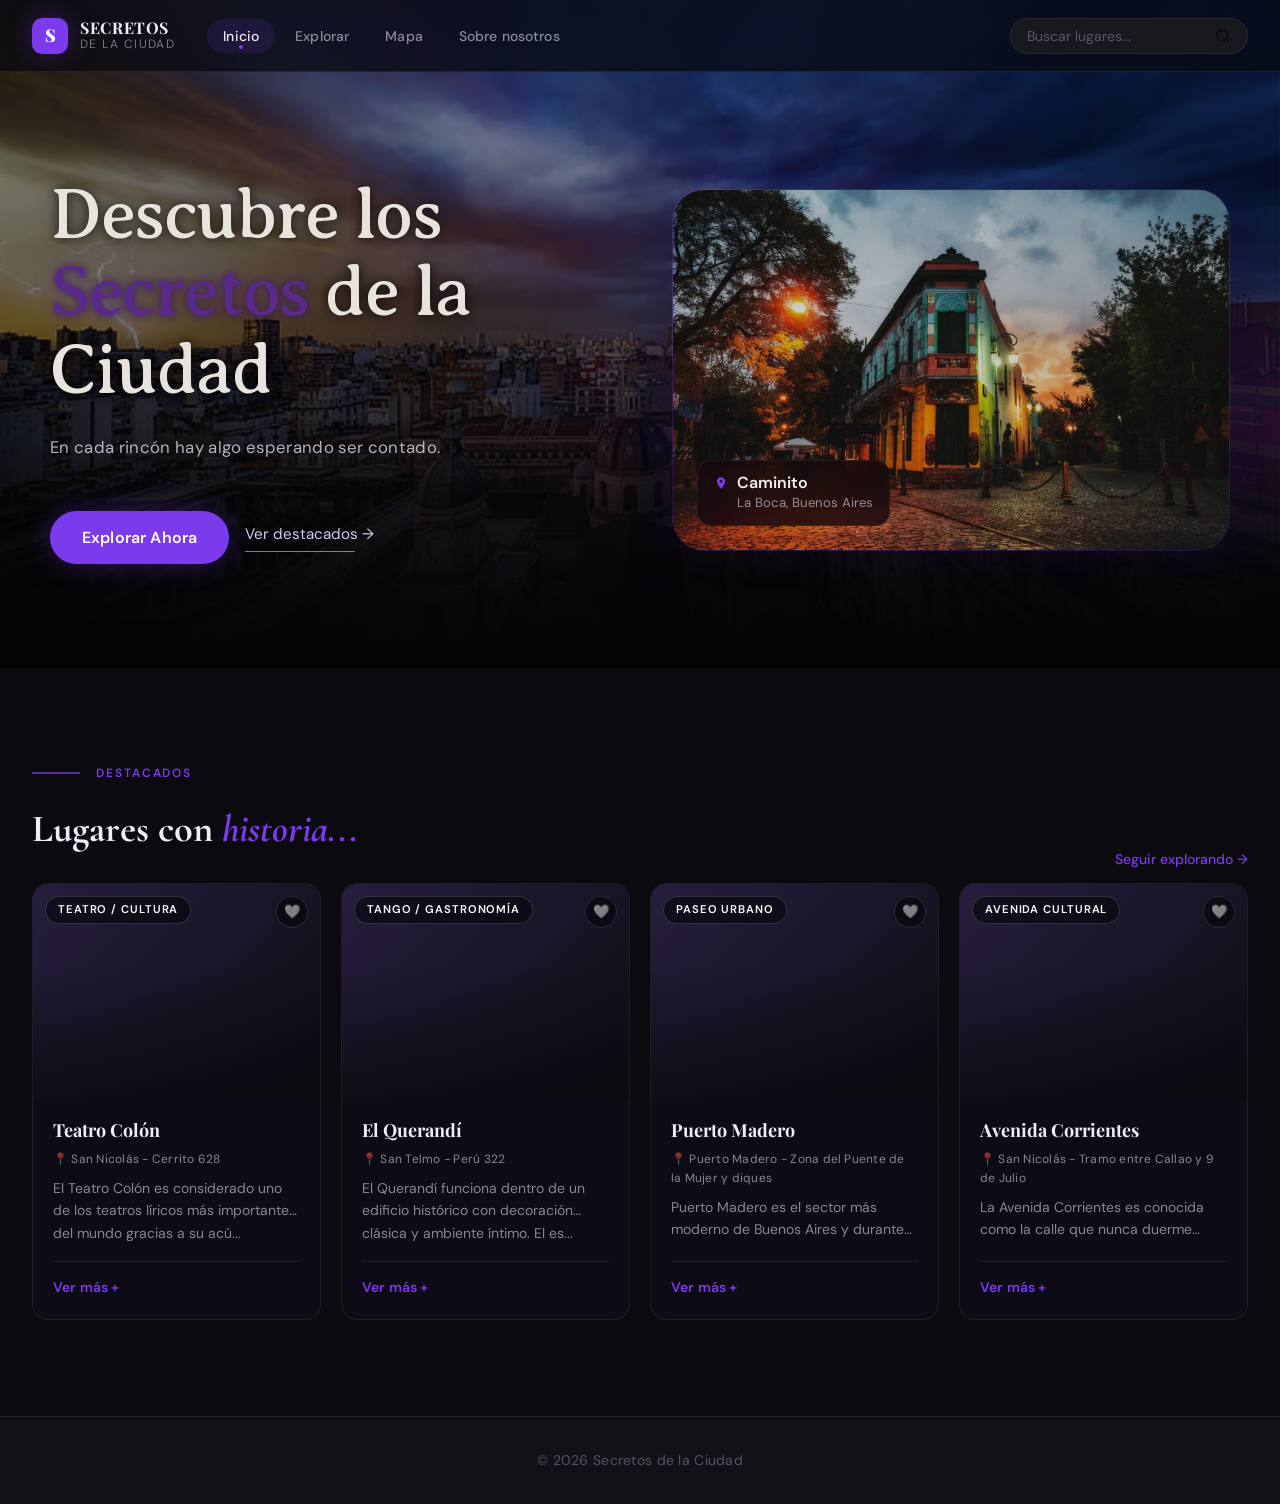
==== index.html @ fc6ab2a1 "feat: add search bar script into index-html" ====
<!DOCTYPE html>
<html lang="es">
<head>
    <meta charset="UTF-8">
    <meta name="viewport" content="width=device-width, initial-scale=1.0">
    <title>Lugares</title>
    <link rel="stylesheet" href="./styles/global.css">
    <link rel="stylesheet" href="./styles/hero.css">
    <link rel="stylesheet" href="./styles/carousel.css">
    <link rel="stylesheet" href="./styles/style.css">
</head>
<body>

  <!-- ===== HEADER / NAV PRINCIPAL ===== -->
  <header class="site-header">
    <a href="/" class="brand" aria-label="Ir al inicio — Secretos de la Ciudad">
      <span class="brand__icon" aria-hidden="true"></span>
      <span class="brand__name">
        <strong>Secretos</strong>
        <span>de la Ciudad</span>
      </span>
    </a>

    <!-- ===== Navegación principal ===== -->
    <nav class="main-nav" aria-label="Navegación principal">
      
      <ul class="main-nav__list">
        <li><a href="#" class="main-nav__link main-nav__link--active" aria-current="page">Inicio</a></li>
<li><a href="pages/places.html" class="main-nav__link">Explorar</a></li>
        <li><a href="pages/map.html" class="main-nav__link">Mapa</a></li>
        <li><a href="pages/about.html" class="main-nav__link">Sobre nosotros</a></li>
      </ul>
    </nav>

    <!-- ===== Barra de búsqueda ===== -->
    <form class="site-search" role="search" action="#" method="get">

      <label for="search-input" class="sr-only">Buscar lugares</label>
      <input
        id="search-input"
        type="search"
        name="q"
        class="site-search__input"
        placeholder="Buscar lugares..."
        autocomplete="off"
      />
      <button type="submit" class="site-search__btn" aria-label="Buscar">
        <span class="icon icon--search" aria-hidden="true"></span>
      </button>
    </form>
  </header>

  
  <main class="site-layout">
 
    <!-- ═══ HERO ═══ -->
    <section class="hero">
      <img class="hero__bg"
      src="./assets/images/hero-bg.jpg"
      alt=""
      aria-hidden="true"
      />
      <span class="hero__overlay hero__overlay--dark" aria-hidden="true"></span>
      <span class="hero__overlay hero__overlay--purple" aria-hidden="true"></span>
 
      <article class="hero__container">
        <header class="hero__content">
          <h1 class="hero__title">
            Descubre los <em class="hero__title-highlight">Secretos</em> de la Ciudad
          </h1>
 
          <p class="hero__description">
             En cada rincón hay algo esperando ser contado.
          </p>
 
          <nav class="hero__actions" aria-label="Acciones principales">
            <button class="hero__btn hero__btn--primary" type="button">
              Explorar Ahora
            </button>
            <a href="#lugares-destacados" class="hero__link">
              Ver destacados →
            </a>
          </nav>
        </header>

        <figure class="hero__visual">
          <img
            class="hero__card-image"
            src="./assets/images/caminito.jpg"
            alt="Calle nocturna en Buenos Aires">
          
          <figcaption class="hero__card-info">
            <svg class="hero__card-icon" xmlns="http://www.w3.org/2000/svg" viewBox="0 0 24 24" fill="currentColor" width="14" height="14" aria-hidden="true">
              <path d="M12 2C8.13 2 5 5.13 5 9c0 5.25 7 13 7 13s7-7.75 7-13c0-3.87-3.13-7-7-7zm0 9.5c-1.38 0-2.5-1.12-2.5-2.5s1.12-2.5 2.5-2.5 2.5 1.12 2.5 2.5-1.12 2.5-2.5 2.5z"/>
            </svg>
            <h2>
              Caminito
            </h2>
            <p> La Boca, Buenos Aires </p>
          </figcaption>

        </figure>
      </article>
    </section>
 
    <!-- ═══ FEATURED ═══ -->
    <section class="featured" id="lugares-destacados">
      <article class="featured__container">

        <header class="featured__eyebrow">
          <hr class="featured__eyebrow-line" aria-hidden="true" />
          <span class="featured__eyebrow-label">Destacados</span>
        </header>
 
        <header class="featured__heading">
          <h2 class="featured__title">
            Lugares con <em class="featured__title-highlight">historia...</em>
          </h2>
          <a class="featured__cta" href="#" role="button">Seguir explorando →</a>
        </header>
 
        <nav class="featured__carousel" aria-label="Carrusel de lugares">
          <button class="featured__carousel-btn featured__carousel-btn--prev" id="carousel-prev" aria-label="Anterior" disabled>
            <svg xmlns="http://www.w3.org/2000/svg" viewBox="0 0 24 24" fill="none" stroke="currentColor" stroke-width="2.5" width="18" height="18" aria-hidden="true"><polyline points="15 18 9 12 15 6"/></svg>
          </button>
          <div
              class="featured__grid"
              id="contenedor-cards-index"
            ></div>
          <button class="featured__carousel-btn featured__carousel-btn--next" id="carousel-next" aria-label="Siguiente">
            <svg xmlns="http://www.w3.org/2000/svg" viewBox="0 0 24 24" fill="none" stroke="currentColor" stroke-width="2.5" width="18" height="18" aria-hidden="true"><polyline points="9 18 15 12 9 6"/></svg>
          </button>
        </nav>
      </article>
    </section>
    
  </main>
  
 <div class="place-modal" id="placeModal">
      <div class="place-modal__content" id="placeModalContent"></div>
    </div>
  <!-- ===== FOOTER ===== -->
  <footer class="site-footer">
    <p class="site-footer__copy">
      &copy; <time datetime="2026">2026</time> Secretos de la Ciudad
    </p>
  </footer>

<script src="./scripts/places.js"></script>
<script src="./scripts/places-modal.js"></script>
<script src="./scripts/search-bar.js"></script>
</body>
</html>
---- styles/global.css ----
/* ────────────────────────────────────────────────────────────
   0. FUENTES
   ──────────────────────────────────────────────────────────── */
@import url('https://fonts.googleapis.com/css2?family=Playfair+Display:ital,wght@0,700;0,900;1,700&family=DM+Sans:wght@300;400;500;600&family=Special+Elite&family=Averia+Serif+Libre&family=Cormorant+Garamond:wght@400;500;600;700&family=Alegreya:wght@400;500;700&display=swap');

/* ────────────────────────────────────────────────────────────
   1. CUSTOM PROPERTIES (Design Tokens)
   ──────────────────────────────────────────────────────────── */
:root {
  /* Colores */
  --color-bg:          #0a0a0f;
  --color-surface:     #111118;
  --color-surface-2:   #18181f;
  --color-border:      rgba(255, 255, 255, 0.07);

  --color-purple:      #7c3aed;
  --color-purple-mid:  #6d28d9;
  --color-purple-glow: rgba(124, 58, 237, 0.35);
  --color-purple-soft: rgba(124, 58, 237, 0.12);

  --color-text:        #f0edf8;
  --color-text-muted:  rgba(240, 237, 248, 0.55);
  --color-text-faint:  rgba(240, 237, 248, 0.30);

  --color-white:       #ffffff;

  /* Tipografía */
  --font-display: 'Playfair Display', Georgia, serif;
  --font-body:    'DM Sans', sans-serif;

  --text-xs:   0.75rem;
  --text-sm:   0.875rem;
  --text-base: 1rem;
  --text-lg:   1.125rem;
  --text-xl:   1.25rem;
  --text-2xl:  1.5rem;
  --text-3xl:  1.875rem;
  --text-4xl:  2.25rem;
  --text-5xl:  3rem;
  --text-6xl:  4rem;

  /* Espaciado */
  --space-1:  0.25rem;
  --space-2:  0.5rem;
  --space-3:  0.75rem;
  --space-4:  1rem;
  --space-5:  1.25rem;
  --space-6:  1.5rem;
  --space-8:  2rem;
  --space-10: 2.5rem;
  --space-12: 3rem;
  --space-16: 4rem;
  --space-20: 5rem;
  --space-24: 6rem;

  /* Bordes */
  --radius-sm: 6px;
  --radius-md: 10px;
  --radius-lg: 16px;
  --radius-xl: 24px;
  --radius-full: 9999px;

  /* Sombras */
  --shadow-sm:     0 1px 3px rgba(0, 0, 0, 0.4);
  --shadow-md:     0 4px 16px rgba(0, 0, 0, 0.5);
  --shadow-lg:     0 8px 32px rgba(0, 0, 0, 0.6);
  --shadow-purple: 0 0 24px var(--color-purple-glow);

  /* Transiciones */
  --transition-fast:   150ms ease;
  --transition-base:   250ms ease;
  --transition-slow:   400ms ease;

  /* Layout */
  --max-width:    1280px;
  --header-h:     72px;
}

/* ────────────────────────────────────────────────────────────
   2. RESET & BASE
   ──────────────────────────────────────────────────────────── */
*, *::before, *::after {
  box-sizing: border-box;
  margin: 0;
  padding: 0;
}

html {
  scroll-behavior: smooth;
  -webkit-font-smoothing: antialiased;
  -moz-osx-font-smoothing: grayscale;
}

body {
  background-color: var(--color-bg);
  color: var(--color-text);
  font-family: var(--font-body);
  font-size: var(--text-base);
  line-height: 1.6;
  min-height: 100vh;
}

img, video, svg {
  display: block;
  max-width: 100%;
}

a {
  color: inherit;
  text-decoration: none;
}

ul, ol {
  list-style: none;
}

button {
  cursor: pointer;
  border: none;
  background: none;
  font-family: inherit;
  color: inherit;
}

address {
  font-style: normal;
}

/* Accesibilidad: ocultar visualmente pero mantener para lectores de pantalla */
.sr-only {
  position: absolute;
  width: 1px;
  height: 1px;
  padding: 0;
  overflow: hidden;
  clip: rect(0, 0, 0, 0);
  white-space: nowrap;
  border: 0;
}

/* ────────────────────────────────────────────────────────────
   3. LAYOUT COMPARTIDO
   ──────────────────────────────────────────────────────────── */
.site-layout {
  display: flex;
  flex-direction: column;
  gap: 0;
}

.container {
  width: 100%;
  max-width: var(--max-width);
  margin-inline: auto;
  padding-inline: var(--space-6);
}

/* ────────────────────────────────────────────────────────────
   4. SITE HEADER (compartido en todas las páginas)
   ──────────────────────────────────────────────────────────── */
.site-header {
  position: fixed;
  top: 0;
  left: 0;
  right: 0;
  z-index: 100;
  height: var(--header-h);
  display: flex;
  align-items: center;
  gap: var(--space-8);
  padding-inline: var(--space-8);
  background: rgba(10, 10, 15, 0.75);
  backdrop-filter: blur(18px) saturate(1.4);
  -webkit-backdrop-filter: blur(18px) saturate(1.4);
  border-bottom: 1px solid var(--color-border);
}

/* ── Brand / Logo ── */
.brand {
  display: flex;
  align-items: center;
  gap: var(--space-3);
  flex-shrink: 0;
  transition: opacity var(--transition-base);
}
.brand:hover { opacity: 0.85; }

.brand__icon {
  width: 36px;
  height: 36px;
  border-radius: var(--radius-md);
  background: var(--color-purple);
  display: flex;
  align-items: center;
  justify-content: center;
  font-size: var(--text-lg);
  font-weight: 700;
  color: var(--color-white);
  font-family: var(--font-display);
  box-shadow: var(--shadow-purple);
  /* Letra "S" como contenido generado */
  position: relative;
}
.brand__icon::after {
  content: 'S';
  position: absolute;
  font-family: var(--font-display);
  font-weight: 900;
  font-size: 1.1rem;
  color: white;
}

.brand__name {
  display: flex;
  flex-direction: column;
  line-height: 1.15;
}
.brand__name strong {
  font-family: var(--font-display);
  font-size: var(--text-base);
  font-weight: 700;
  color: var(--color-text);
  text-transform: uppercase;
  letter-spacing: 0.04em;
}
.brand__name span {
  font-size: var(--text-xs);
  font-weight: 300;
  color: var(--color-text-muted);
  letter-spacing: 0.12em;
  text-transform: uppercase;
}

/* ── Navegación principal ── */
.main-nav {
  flex: 1;
}
.main-nav__list {
  display: flex;
  align-items: center;
  gap: var(--space-1);
}
.main-nav__link {
  padding: var(--space-2) var(--space-4);
  border-radius: var(--radius-full);
  font-size: var(--text-sm);
  font-weight: 500;
  color: var(--color-text-muted);
  transition: color var(--transition-base), background var(--transition-base);
  letter-spacing: 0.01em;
}
.main-nav__link:hover {
  color: var(--color-text);
  background: var(--color-purple-soft);
}
.main-nav__link--active {
  color: var(--color-text);
  background: var(--color-purple-soft);
  position: relative;
}
.main-nav__link--active::after {
  content: '';
  position: absolute;
  bottom: 4px;
  left: 50%;
  transform: translateX(-50%);
  width: 4px;
  height: 4px;
  border-radius: 50%;
  background: var(--color-purple);
}

/* ── Barra de búsqueda ── */
.site-search {
  display: flex;
  align-items: center;
  gap: var(--space-2);
  background: var(--color-surface-2);
  border: 1px solid var(--color-border);
  border-radius: var(--radius-full);
  padding: var(--space-2) var(--space-4);
  transition: border-color var(--transition-base), box-shadow var(--transition-base);
  margin-left: auto;
}
.site-search:focus-within {
  border-color: var(--color-purple);
  box-shadow: 0 0 0 3px var(--color-purple-soft);
}
.site-search__input {
  background: none;
  border: none;
  outline: none;
  color: var(--color-text);
  font-family: var(--font-body);
  font-size: var(--text-sm);
  width: 180px;
}
.site-search__input::placeholder {
  color: var(--color-text-faint);
}
.site-search__btn {
  display: flex;
  align-items: center;
  color: var(--color-text-muted);
  transition: color var(--transition-base);
}
.site-search__btn:hover { color: var(--color-purple); }

.icon--search::before {
  content: '';
  display: block;
  width: 16px;
  height: 16px;
  background-image: url("data:image/svg+xml,%3Csvg xmlns='http://www.w3.org/2000/svg' viewBox='0 0 24 24' fill='none' stroke='currentColor' stroke-width='2'%3E%3Ccircle cx='11' cy='11' r='8'/%3E%3Cpath d='m21 21-4.35-4.35'/%3E%3C/svg%3E");
  background-size: contain;
  background-repeat: no-repeat;
  opacity: 0.6;
}

/* ────────────────────────────────────────────────────────────
   5. SITE FOOTER (compartido en todas las páginas)
   ──────────────────────────────────────────────────────────── */
.site-footer {
  border-top: 1px solid var(--color-border);
  padding: var(--space-8) var(--space-8);
  display: flex;
  align-items: center;
  justify-content: center;
  background: var(--color-surface);
}

.site-footer__copy {
  font-size: var(--text-sm);
  color: var(--color-text-faint);
  letter-spacing: 0.02em;
}
---- styles/hero.css ----
.hero {
  position: relative;
  min-height: 72vh;
  display: flex;
  align-items: center;
  overflow: hidden;
  padding: calc(var(--header-h) + 8rem) 2rem 5rem;
  background:
    radial-gradient(circle at 78% 35%, rgba(124, 58, 237, 0.18), transparent 28%),
    linear-gradient(135deg, #050508 0%, #0b0914 48%, #170a24 100%);
}

.hero::after {
  content: "";
  position: absolute;
  left: 0;
  right: 0;
  bottom: 0;
  height: 220px;
  background: linear-gradient(
    to bottom,
    transparent,
    #050508
  );
  z-index: 1;
}

/* Imagen de fondo */
.hero__bg {
  position: absolute;
  inset: 0;
  width: 100%;
  height: 100%;
  object-fit: cover;
  object-position: center;
  z-index: 0;
}

/* Overlays */
.hero__overlay {
  position: absolute;
  inset: 0;
  z-index: 1;
  pointer-events: none;
}

.hero__overlay--dark {
  background: linear-gradient(
    to bottom,
    rgba(5, 5, 8, 0.35) 0%,
    rgba(5, 5, 8, 0.55) 45%,
    rgba(5, 5, 8, 0.92) 100%
  );
}

.hero__overlay--purple {
  background: radial-gradient(
    ellipse 70% 50% at 85% 60%,
    rgba(124, 58, 237, 0.22) 0%,
    transparent 65%
  );
}

/* Contenedor del hero */
.hero__container {
  position: relative;
  z-index: 2;
  width: 100%;
  max-width: 1180px;
  margin: 0 auto;
  display: grid;
  grid-template-columns: 1fr 1fr;
  align-items: center;
  gap: 4rem;
  transform: translateY(-1.5rem);
}

.hero__visual {
  position: relative;
  width: 100%;
  max-width: 640px;
  justify-self: end;
  border-radius: 2rem;
  overflow: hidden;
  border: 1px solid rgba(124, 58, 237, 0.22);
  box-shadow:
    0 20px 80px rgba(0,0,0,0.55),
    0 0 40px rgba(124, 58, 237, 0.12);
}

.hero__card-image {
  width: 100%;
  height: 360px;
  object-fit: cover;
  object-position: center;
  transform: scale(1.12);
  display: block;
  filter:
    brightness(0.82)
    saturate(0.9)
    contrast(1.05);
}

.hero__card-info {
  position: absolute;
  left: 1.5rem;
  bottom: 1.5rem;

  display: grid;
  grid-template-columns: 14px auto;
  column-gap: 0.55rem;
  row-gap: 0.15rem;

  padding: 0.85rem 1rem;
  border-radius: 0.9rem;
  background: rgba(20, 8, 12, 0.78);
  backdrop-filter: blur(10px);
  border: 1px solid rgba(255,255,255,0.06);
}

.hero__card-icon {
  grid-column: 1;
  grid-row: 1;
  width: 14px;
  height: 14px;
  align-self: center;
  color: #7c3aed;
}

.hero__card-info h2 {
  grid-column: 2;
  margin: 0;
  font-size: 1rem;
  font-weight: 600;
  line-height: 1.1;
  color: #f3f0f7;
}

.hero__card-info p {
  grid-column: 2;
  margin: 0;
  font-size: 0.82rem;
  line-height: 1.3;
  color: rgba(220,215,230,0.62);
}

/* Badge de ubicación */
.hero__badge {
  display: inline-flex;
  align-items: center;
  gap: var(--space-2);
  padding: var(--space-2) var(--space-4);
  background: rgba(255, 255, 255, 0.08);
  border: 1px solid rgba(255, 255, 255, 0.15);
  border-radius: var(--radius-full);
  backdrop-filter: blur(8px);
  margin-bottom: var(--space-6);
}

.hero__badge-icon {
  display: flex;
  color: var(--color-purple);
  margin: 0;
}

.hero__badge-text {
  font-size: var(--text-xs);
  font-weight: 500;
  letter-spacing: 0.08em;
  text-transform: uppercase;
  color: var(--color-text-muted);
}

/* Título hero */
.hero__content {
  max-width: 560px;
  display: flex;
  flex-direction: column;
  align-items: flex-start;
}

.hero__title {
  font-family: "Averia Serif Libre", serif;
  font-size: clamp(2.8rem, 5.5vw, 4.8rem);
  font-weight: 500;
  line-height: 1.1;
  letter-spacing: -0.02em;
  color: #e8e3dc;
  text-shadow: 
    0 0 12px rgba(0,0,0,0.78),
    0 0 30px rgba(0,0,0,0.45);
  filter: none;
}

.hero__title-highlight {
  color: #5a2a8a;
  font-style: normal;
  text-shadow:  
    0 0 10px rgba(111, 53, 181, 0.45),
    0 0 22px rgba(111, 53, 181, 0.18),
    0 0 8px rgba(0,0,0,0.6);
}

/* Descripción hero */
.hero__description {
  font-size: 1.05rem;
  color: rgba(220, 215, 230, 0.82);
  max-width: 430px;
  line-height: 1.8;
  margin-top: 1.5rem;
  margin-bottom: 3rem;
  letter-spacing: 0.02em;
}


/* Botones hero */
.hero__actions {
  display: flex;
  align-items: center;
  gap: var(--space-4);
  flex-wrap: wrap;
  justify-content: flex-start;
}

.hero__btn {
  display: inline-flex;
  align-items: center;
  gap: var(--space-2);
  padding: var(--space-4) var(--space-8);
  border-radius: var(--radius-full);
  font-size: var(--text-base);
  font-weight: 600;
  letter-spacing: 0.01em;
  transition: transform var(--transition-base), box-shadow var(--transition-base), background var(--transition-base);
}
.hero__btn:hover { transform: translateY(-2px); }
.hero__btn:active { transform: translateY(0); }

.hero__btn--primary {
  background: var(--color-purple);
  color: var(--color-white);
  box-shadow: var(--shadow-purple), var(--shadow-md);
}
.hero__btn--primary:hover {
  background: #8b44ff;
  box-shadow: 0 0 32px rgba(124, 58, 237, 0.55), var(--shadow-lg);
}

.hero__link {
  position: relative;

  color: rgba(230, 220, 255, 0.92);

  font-size: 0.95rem;
  font-weight: 400;

  text-decoration: none;

  padding-bottom: 0.35rem;

  transition:
    color 0.25s ease,
    transform 0.25s ease;
}

.hero__link::after {
  content: "";

  position: absolute;
  left: 0;
  bottom: 0;

  width: 85%;
  height: 1px;

  background: rgba(190, 140, 255, 0.75);

  transform-origin: left;

  transition:
    transform 0.25s ease,
    opacity 0.25s ease;
}

.hero__link:hover {
  color: white;
  transform: translateX(3px);
}

.hero__link:hover::after {
  transform: scaleX(1.05);
  opacity: 1;
}
---- styles/carousel.css ----
.featured {
  padding: var(--space-24) 0;
  background: var(--color-bg);
}

.featured__container {
  max-width: var(--max-width);
  margin-inline: auto;
  padding-inline: var(--space-8);
}

/* Eyebrow */
.featured__eyebrow {
  display: flex;
  align-items: center;
  gap: var(--space-4);
  margin-bottom: var(--space-6);
}
.featured__eyebrow-line {
  flex: 1;
  max-width: 48px;
  border: none;
  border-top: 2px solid var(--color-purple);
  opacity: 0.7;
}
.featured__eyebrow-label {
  font-size: var(--text-xs);
  font-weight: 600;
  letter-spacing: 0.16em;
  text-transform: uppercase;
  color: var(--color-purple);
}

/* Encabezado */
.featured__heading {
  display: flex;
  align-items: flex-end;
  justify-content: space-between;
  gap: var(--space-6);
  margin-bottom: var(--space-8);
  flex-wrap: wrap;
}

.featured__title {
  font-family: "Cormorant Garamond", serif;
  font-size: clamp(1.6rem, 3vw, 2.4rem);
  font-weight: 700;
  line-height: 1.15;
  color: var(--color-text);
  max-width: 540px;
}
.featured__title-highlight {
  font-style: italic;
  color: var(--color-purple);
}

.featured__cta {
  font-size: var(--text-sm);
  font-weight: 500;
  color: var(--color-purple);
  white-space: nowrap;
  padding-bottom: var(--space-1);
  border-bottom: 1px solid transparent;
  transition: border-color var(--transition-base), opacity var(--transition-base);
  transform: translateY(1.5rem);
}

.featured__cta:hover {
  border-color: var(--color-purple);
  opacity: 0.85;
}

/* Carrusel */
.featured__carousel {
  position: relative;
  display: flex;
  align-items: center;
  gap: var(--space-4);
}

.featured__carousel-track {
  overflow: hidden;
  flex: 1;
}

.featured__grid {
  display: grid;
  grid-template-columns: repeat(4, 1fr);
  gap: var(--space-5);
  transition: transform var(--transition-slow);
}

/* Botones carrusel */
.featured__carousel-btn {
  flex-shrink: 0;
  width: 40px;
  height: 40px;
  border-radius: 50%;
  background: var(--color-surface-2);
  border: 1px solid var(--color-border);
  display: none;
  align-items: center;
  justify-content: center;
  color: var(--color-text-muted);
  transition: background var(--transition-base), color var(--transition-base), border-color var(--transition-base);
}
.featured__carousel-btn:hover:not(:disabled) {
  background: var(--color-purple-soft);
  border-color: var(--color-purple);
  color: var(--color-purple);
}
.featured__carousel-btn:disabled {
  opacity: 0.3;
  cursor: not-allowed;
}

/* ────────────────────────────────────────────────────────────
   8. CARDS (compartidas)
   ──────────────────────────────────────────────────────────── */
.card {
  border-radius: var(--radius-lg);
  overflow: hidden;
  background: rgba(15, 13, 22, 0.92);
  border: 1px solid var(--color-border);
  transition: transform var(--transition-base), box-shadow var(--transition-base), border-color var(--transition-base);
}
.card:hover {
  transform: translateY(-6px);
  box-shadow: 
    var(--shadow-lg), 
    0 0 0 1px rgba(124, 58, 237, 0.2),
    0 0 28px rgba(124, 58, 237, 0.15);
  border-color: rgba(124, 58, 237, 0.3);
}

.card__inner {
  display: flex;
  flex-direction: column;
  height: 100%;
}

/* Media / imagen de la card */
.card__media {
  position: relative;
  aspect-ratio: 4 / 3;
  background: var(--color-surface-2);
  overflow: hidden;
  margin: 0;
  /* Placeholder cuando no hay imagen */
  background-image: linear-gradient(
    135deg,
    rgba(124, 58, 237, 0.15) 0%,
    rgba(10, 10, 15, 0.8) 100%
  );
}
.card__img {
  width: 100%;
  height: 100%;
  object-fit: cover;
  transition: transform var(--transition-slow);
}
.card:hover .card__img { transform: scale(1.06); }

/* Degradado sobre la imagen */
.card__gradient {
  position: absolute;
  inset: 0;
  background: linear-gradient(
    to top,
    rgba(10, 10, 15, 0.7) 0%,
    transparent 60%
  );
  pointer-events: none;
}

/* Badge de categoría */
.card__badge {
  position: absolute;
  top: var(--space-3);
  left: var(--space-3);
  padding: var(--space-1) var(--space-3);
  border-radius: var(--radius-full);
  font-size: 0.7rem;
  font-weight: 600;
  letter-spacing: 0.08em;
  text-transform: uppercase;
  color: var(--color-white);
  background: rgba(0, 0, 0, 0.5);
  backdrop-filter: blur(6px);
  border: 1px solid rgba(255, 255, 255, 0.15);
}

/* Variantes de badge */
.card__badge--historico    { background: rgba(234, 88,  12, 0.75); border-color: rgba(234, 88, 12, 0.4); }
.card__badge--arte-urbano  { background: rgba(16, 185, 129, 0.75); border-color: rgba(16, 185, 129, 0.4); }
.card__badge--arquitectura { background: rgba(59, 130, 246, 0.75); border-color: rgba(59, 130, 246, 0.4); }
.card__badge--cultura      { background: rgba(124, 58, 237, 0.75); border-color: rgba(124, 58, 237, 0.4); }
.card__badge--naturaleza   { background: rgba(5, 150,  105, 0.75); border-color: rgba(5, 150, 105, 0.4); }
.card__badge--gastronomia  { background: rgba(245, 158, 11, 0.75); border-color: rgba(245, 158, 11, 0.4); }
.card__badge--misterio     { background: rgba(139, 92, 246, 0.75); border-color: rgba(139, 92, 246, 0.4); }

/* Botón bookmark */
.card__bookmark {
  position: absolute;
  top: var(--space-3);
  right: var(--space-3);
  width: 32px;
  height: 32px;
  border-radius: 50%;
  background: rgba(0, 0, 0, 0.5);
  backdrop-filter: blur(6px);
  border: 1px solid rgba(255, 255, 255, 0.12);
  display: flex;
  align-items: center;
  justify-content: center;
  color: var(--color-text-muted);
  transition: color var(--transition-base), background var(--transition-base);
}
.card__bookmark:hover,
.card__bookmark--saved {
  color: var(--color-purple);
  background: var(--color-purple-soft);
}
.card__bookmark-icon { display: block; }

/* Cuerpo de la card */
.card__body {
  padding: var(--space-5);
  display: flex;
  flex-direction: column;
  gap: var(--space-2);
  flex: 1;
}
.card__title {
  font-family: var(--font-display);
  font-size: var(--text-lg);
  font-weight: 700;
  color: var(--color-text);
  line-height: 1.25;
}
.card__location {
  display: flex;
  align-items: center;
  gap: var(--space-1);
}
.card__location-icon { color: var(--color-purple); flex-shrink: 0; }
.card__location-text {
  font-size: var(--text-xs);
  color: var(--color-text-muted);
  letter-spacing: 0.02em;
}
.card__description {
  font-size: var(--text-sm);
  color: var(--color-text-muted);
  line-height: 1.6;
  display: -webkit-box;
  -webkit-line-clamp: 2;
  -webkit-box-orient: vertical;
  overflow: hidden;
  flex: 1;
}

/* Footer de la card */
.card__footer {
  margin-top: var(--space-3);
  padding-top: var(--space-3);
  border-top: 1px solid var(--color-border);
}
.card__btn {
  font-size: var(--text-sm);
  font-weight: 600;
  color: var(--color-purple);
  padding: 0;
  background: none;
  border: none;
  transition: opacity var(--transition-fast);
  letter-spacing: 0.01em;
}
.card__btn::after { content: ''; }
.card__btn:hover { opacity: 0.75; }

/* ────────────────────────────────────────────────────────────
   9. UTILIDADES GENERALES
   ──────────────────────────────────────────────────────────── */

/* Divisor con degradado */
.divider {
  border: none;
  height: 1px;
  background: linear-gradient(to right, transparent, var(--color-border), transparent);
  margin: var(--space-16) 0;
}

/* Pill / tag genérico */
.pill {
  display: inline-flex;
  align-items: center;
  gap: var(--space-1);
  padding: var(--space-1) var(--space-3);
  border-radius: var(--radius-full);
  font-size: var(--text-xs);
  font-weight: 500;
  background: var(--color-purple-soft);
  color: var(--color-purple);
  border: 1px solid rgba(124, 58, 237, 0.25);
}

/* Botón primario genérico */
.btn-primary {
  display: inline-flex;
  align-items: center;
  gap: var(--space-2);
  padding: var(--space-3) var(--space-6);
  border-radius: var(--radius-full);
  background: var(--color-purple);
  color: var(--color-white);
  font-size: var(--text-sm);
  font-weight: 600;
  transition: background var(--transition-base), transform var(--transition-base), box-shadow var(--transition-base);
  box-shadow: var(--shadow-purple);
}
.btn-primary:hover {
  background: #8b44ff;
  transform: translateY(-1px);
  box-shadow: 0 0 28px rgba(124, 58, 237, 0.5);
}

/* Botón secundario genérico */
.btn-secondary {
  display: inline-flex;
  align-items: center;
  gap: var(--space-2);
  padding: var(--space-3) var(--space-6);
  border-radius: var(--radius-full);
  background: transparent;
  color: var(--color-text);
  font-size: var(--text-sm);
  font-weight: 600;
  border: 1px solid var(--color-border);
  transition: background var(--transition-base), border-color var(--transition-base);
}
.btn-secondary:hover {
  background: var(--color-surface-2);
  border-color: rgba(255, 255, 255, 0.18);
}

/* Sección genérica */
.section {
  padding-block: var(--space-24);
}

/* Page heading genérico para páginas interiores */
.page-header {
  padding-top: calc(var(--header-h) + var(--space-16));
  padding-bottom: var(--space-12);
  text-align: center;
}
.page-header__eyebrow {
  font-size: var(--text-xs);
  font-weight: 600;
  letter-spacing: 0.16em;
  text-transform: uppercase;
  color: var(--color-purple);
  margin-bottom: var(--space-3);
}
.page-header__title {
  font-family: var(--font-display);
  font-size: clamp(2rem, 5vw, 3.5rem);
  font-weight: 900;
  color: var(--color-text);
  line-height: 1.1;
}
.page-header__title em {
  font-style: italic;
  color: var(--color-purple);
}
.page-header__desc {
  margin-top: var(--space-4);
  font-size: var(--text-lg);
  color: var(--color-text-muted);
  max-width: 560px;
  margin-inline: auto;
  line-height: 1.7;
}

/* ────────────────────────────────────────────────────────────
   10. SCROLLBAR PERSONALIZADA
   ──────────────────────────────────────────────────────────── */
::-webkit-scrollbar        { width: 6px; }
::-webkit-scrollbar-track  { background: var(--color-bg); }
::-webkit-scrollbar-thumb  { background: rgba(124, 58, 237, 0.4); border-radius: 3px; }
::-webkit-scrollbar-thumb:hover { background: var(--color-purple); }


.place-modal {
  position: fixed;
  inset: 0;
  z-index: 9999;

  display: none;
  place-items: center;

  padding: 2rem;
  background: rgba(5, 5, 10, 0.72);
}

.place-modal--open {
  display: grid;
}

.place-modal__content {
  width: min(92vw, 720px);
  max-height: 82vh;
  overflow-y: auto;
  position: relative;
  background: #111018;
  border: 1px solid rgba(124, 58, 237, 0.35);
  border-radius: 1.5rem;
  padding: 2rem;
}

.place-detail__close {
  position: absolute;
  top: 1.25rem;
  right: 1.25rem;
  color: var(--color-purple);
  background: transparent;
  border: none;
  font-size: 2rem;
  font-weight: 700;
  line-height: 1;
  cursor: pointer;
}
---- styles/style.css ----
/* ────────────────────────────────────────────────────────────
   11. RESPONSIVE
   ──────────────────────────────────────────────────────────── */
@media (max-width: 1024px) {
  .featured__grid {
    grid-template-columns: repeat(2, 1fr);
  }
}

@media (max-width: 768px) {
  :root { --header-h: 60px; }

  .site-header {
    padding-inline: var(--space-4);
    gap: var(--space-4);
  }

  .brand__name { display: none; }

  .main-nav__list {
    gap: 0;
  }
  .main-nav__link {
    padding: var(--space-2) var(--space-3);
    font-size: var(--text-xs);
  }

  .site-search {
    display: none; /* Se puede habilitar con un botón toggle */
  }

  .hero__title {
    font-size: clamp(2.2rem, 10vw, 3.5rem);
  }

  .featured__container,
  .container {
    padding-inline: var(--space-4);
  }

  .featured__heading {
    flex-direction: column;
    align-items: flex-start;
  }

  .featured__grid {
    grid-template-columns: repeat(2, 1fr);
    gap: var(--space-4);
  }

  .featured__carousel-btn { display: none; }
}

@media (max-width: 480px) {
  .featured__grid {
    grid-template-columns: 1fr;
  }

  .hero__actions {
    flex-direction: column;
    width: 100%;
  }
  .hero__btn {
    width: 100%;
    justify-content: center;
  }
}

/* ────────────────────────────────────────────────────────────
   12. ANIMACIONES
   ──────────────────────────────────────────────────────────── */
@keyframes fadeInUp {
  from { opacity: 0; transform: translateY(20px); }
  to   { opacity: 1; transform: translateY(0); }
}
@keyframes fadeIn {
  from { opacity: 0; }
  to   { opacity: 1; }
}
@keyframes pulse-glow {
  0%, 100% { box-shadow: var(--shadow-purple); }
  50%       { box-shadow: 0 0 40px rgba(124, 58, 237, 0.6); }
}

.hero__badge    { animation: fadeIn    0.6s ease both; }
.hero__title    { animation: fadeInUp  0.7s ease 0.15s both; }
.hero__description { animation: fadeInUp 0.7s ease 0.25s both; }
.hero__actions  { animation: fadeInUp  0.7s ease 0.35s both; }
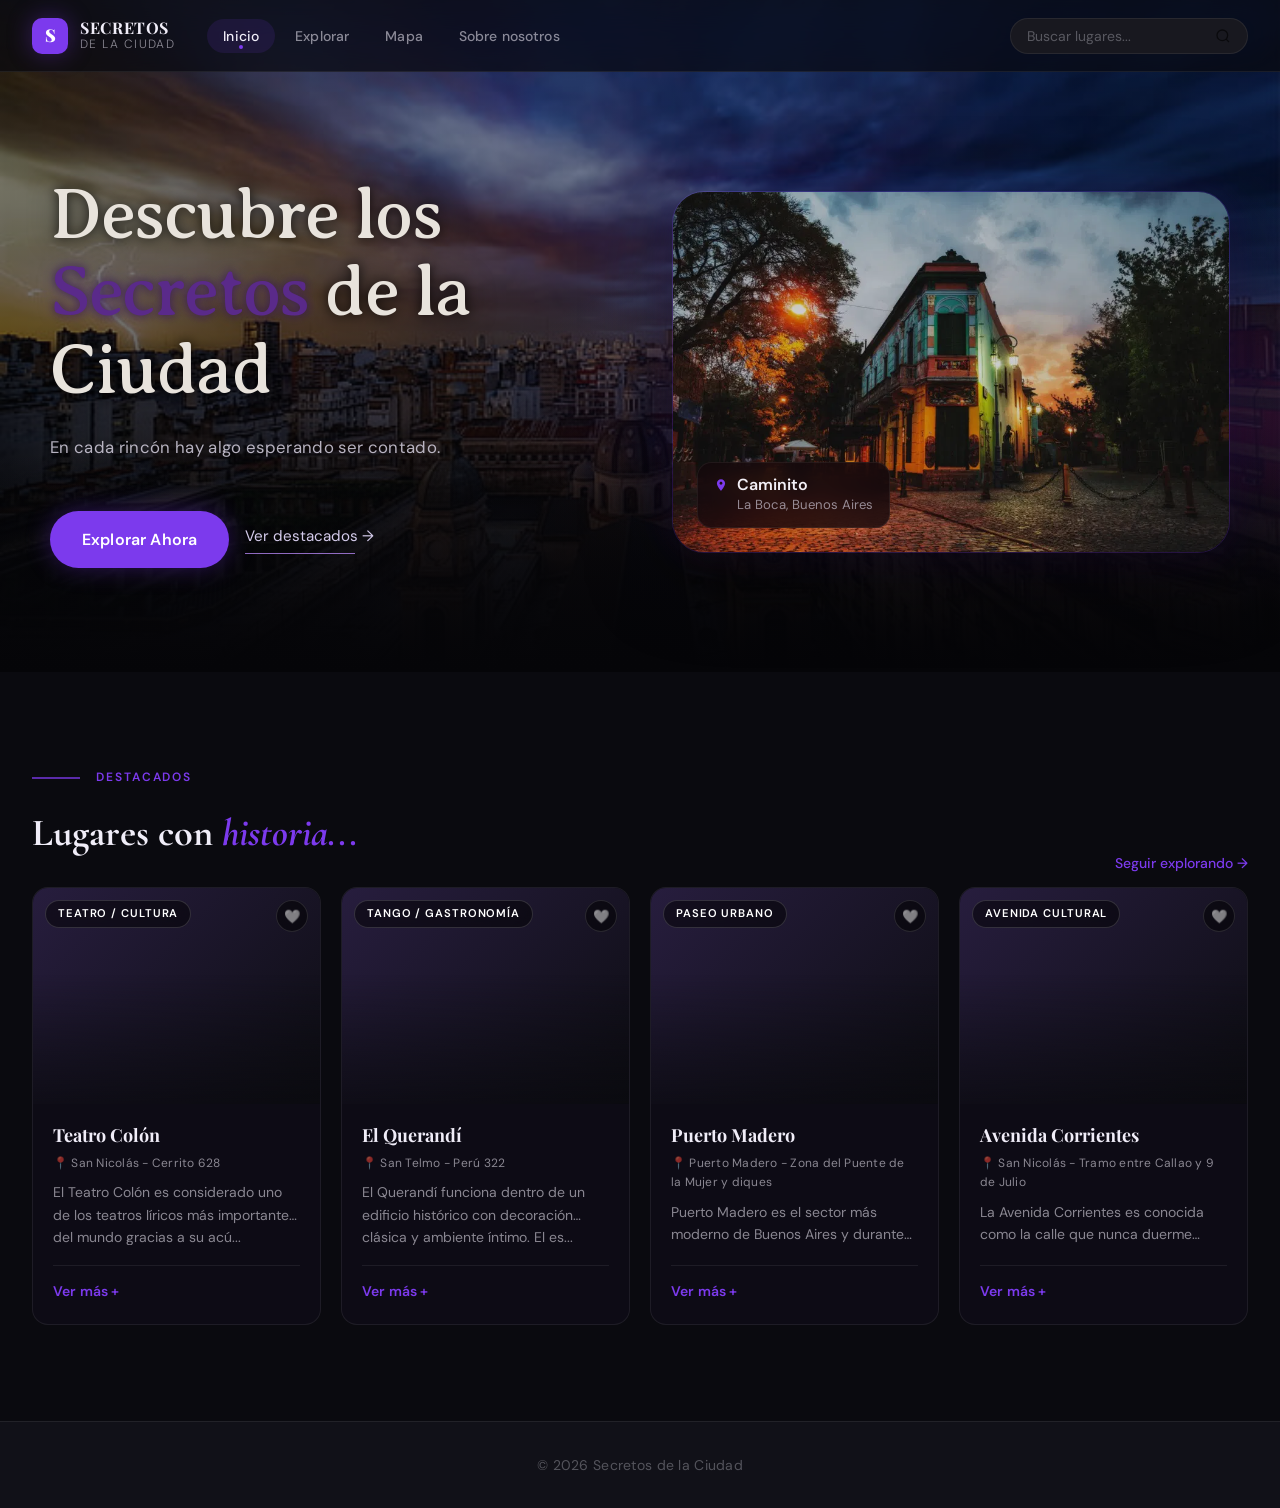
==== commit fae87743: "fix: html element for Explorar Ahora" ====
--- a/index.html
+++ b/index.html
@@ -74,9 +74,9 @@
           </p>
  
           <nav class="hero__actions" aria-label="Acciones principales">
-            <button class="hero__btn hero__btn--primary" type="button">
+            <a href="/pages/places.html" class="hero__btn hero__btn--primary">
               Explorar Ahora
-            </button>
+            </a>
             <a href="#lugares-destacados" class="hero__link">
               Ver destacados →
             </a>
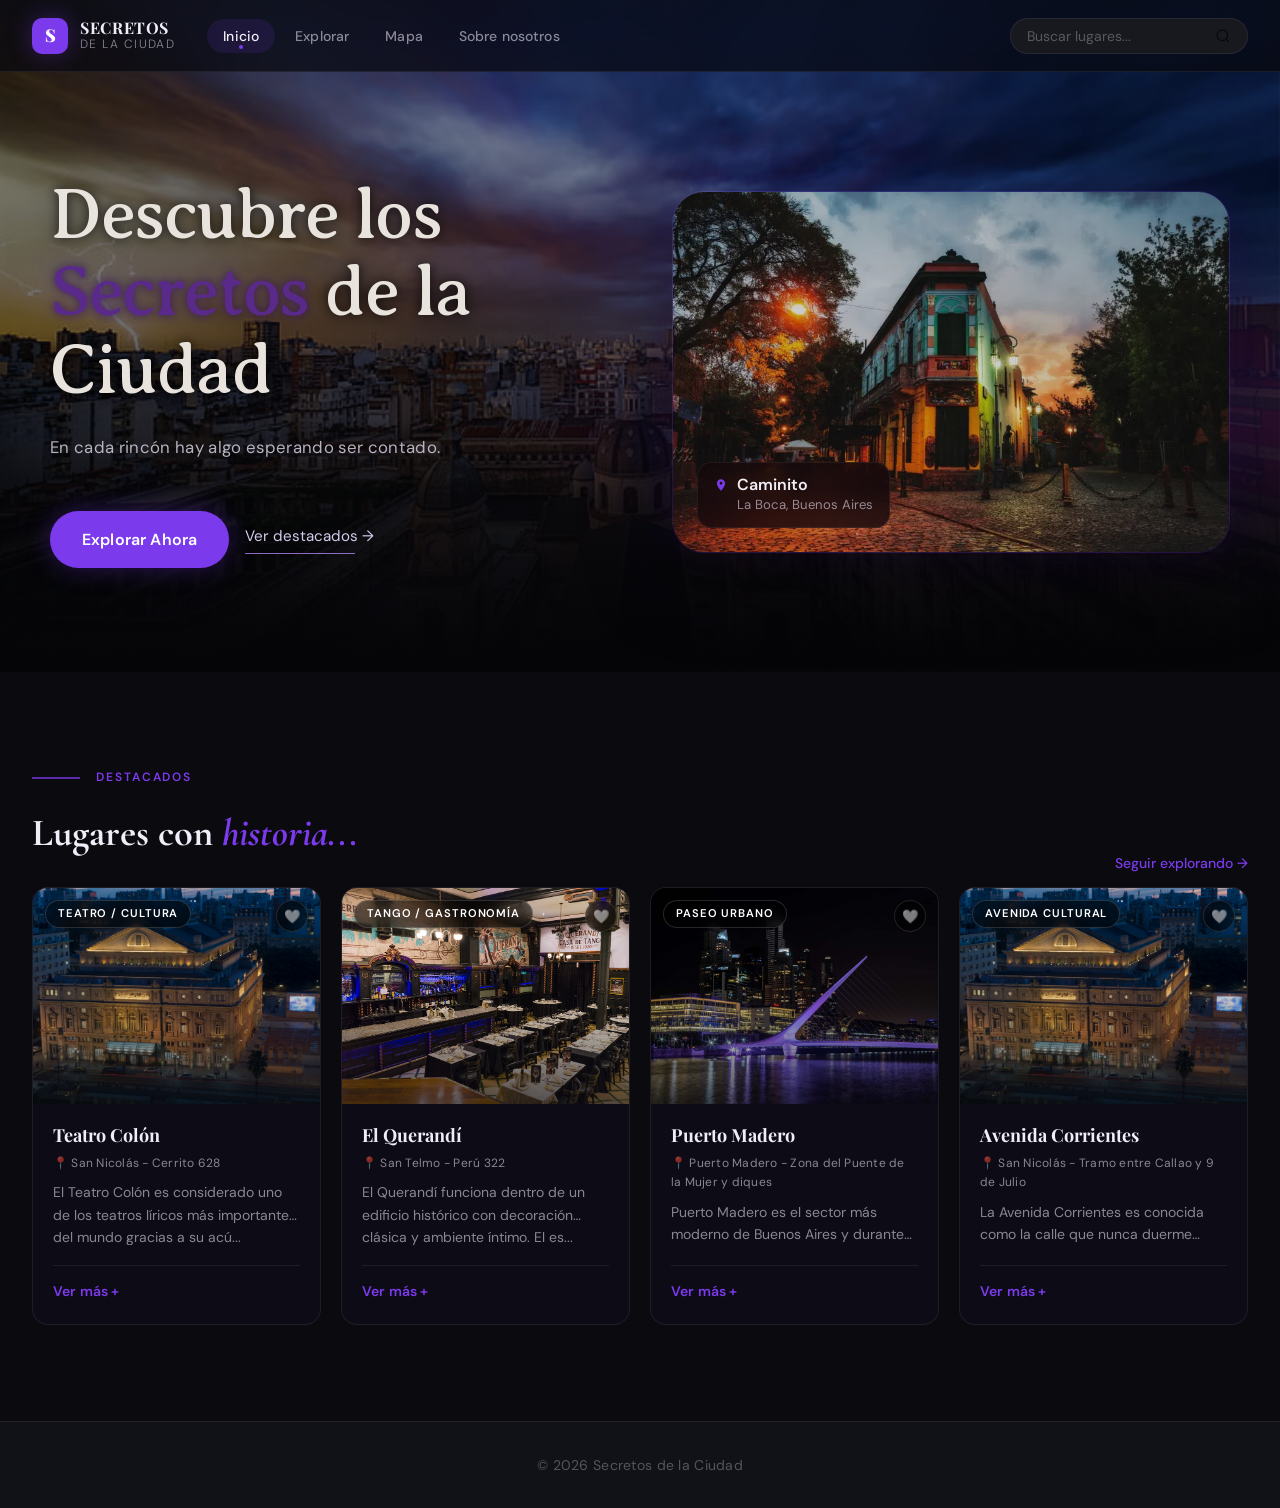
==== commit 7a7f9779: "refactor: reorganize modal styles and improve layout" ====
--- a/index.html
+++ b/index.html
@@ -7,7 +7,9 @@
     <link rel="stylesheet" href="./styles/global.css">
     <link rel="stylesheet" href="./styles/hero.css">
     <link rel="stylesheet" href="./styles/carousel.css">
+    <link rel="stylesheet" href="./styles/modal.css">
     <link rel="stylesheet" href="./styles/style.css">
+    <link rel="icon" href="assets/favicon(2).svg" type="image/svg+xml">
 </head>
 <body>
 
@@ -116,7 +118,7 @@
           <h2 class="featured__title">
             Lugares con <em class="featured__title-highlight">historia...</em>
           </h2>
-          <a class="featured__cta" href="#" role="button">Seguir explorando →</a>
+          <a class="featured__cta" href="/pages/places.html" role="button">Seguir explorando →</a>
         </header>
  
         <nav class="featured__carousel" aria-label="Carrusel de lugares">
--- a/styles/carousel.css
+++ b/styles/carousel.css
@@ -390,44 +390,3 @@
 ::-webkit-scrollbar-track  { background: var(--color-bg); }
 ::-webkit-scrollbar-thumb  { background: rgba(124, 58, 237, 0.4); border-radius: 3px; }
 ::-webkit-scrollbar-thumb:hover { background: var(--color-purple); }
-
-
-.place-modal {
-  position: fixed;
-  inset: 0;
-  z-index: 9999;
-
-  display: none;
-  place-items: center;
-
-  padding: 2rem;
-  background: rgba(5, 5, 10, 0.72);
-}
-
-.place-modal--open {
-  display: grid;
-}
-
-.place-modal__content {
-  width: min(92vw, 720px);
-  max-height: 82vh;
-  overflow-y: auto;
-  position: relative;
-  background: #111018;
-  border: 1px solid rgba(124, 58, 237, 0.35);
-  border-radius: 1.5rem;
-  padding: 2rem;
-}
-
-.place-detail__close {
-  position: absolute;
-  top: 1.25rem;
-  right: 1.25rem;
-  color: var(--color-purple);
-  background: transparent;
-  border: none;
-  font-size: 2rem;
-  font-weight: 700;
-  line-height: 1;
-  cursor: pointer;
-}
--- a/styles/modal.css
+++ b/styles/modal.css
@@ -0,0 +1,89 @@
+.place-modal {
+  position: fixed;
+  inset: 0;
+  z-index: 9999;
+
+  display: none;
+  place-items: center;
+
+  padding: 2rem;
+  background: rgba(5, 5, 10, 0.72);
+}
+
+.place-modal--open {
+  display: grid;
+}
+
+.place-modal__content {
+  width: min(92vw, 1100px);
+  max-height: 82vh;
+  overflow-y: auto;
+  position: relative;
+  background: #111018;
+  border: 1px solid rgba(124, 58, 237, 0.35);
+  border-radius: 1.5rem;
+  padding: 2rem;
+}
+
+.place-detail__close {
+  position: absolute;
+  top: 1.25rem;
+  right: 1.25rem;
+  color: var(--color-purple);
+  background: transparent;
+  border: none;
+  font-size: 2rem;
+  font-weight: 700;
+  line-height: 1;
+  cursor: pointer;
+}
+
+.place-detail {
+  display: grid;
+  grid-template-columns: minmax(260px, 42%) 1fr;
+  gap: 2rem;
+  align-items: start;
+}
+
+.place-detail__favorite {
+  position: absolute;
+  top: 1rem;
+  left: 1rem;
+  z-index: 2;
+
+  padding: 0.5rem 0.85rem;
+  border-radius: var(--radius-full);
+  background: rgba(0, 0, 0, 0.55);
+  color: var(--color-text);
+  border: 1px solid rgba(255, 255, 255, 0.14);
+  backdrop-filter: blur(8px);
+}
+
+.place-detail__image {
+  position: relative;
+}
+
+.place-detail__img {
+  width: 100%;
+  height: 100%;
+  object-fit: cover;
+  display: block;
+}
+
+.place-detail__info {
+  display: flex;
+  flex-direction: column;
+  height: 100%;
+}
+
+.place-detail__info h2 {
+  margin-bottom: 0.75rem;
+}
+
+.place-detail__meta {
+  margin-top: auto;
+}
+
+.place-detail__meta p {
+  margin: 0;
+}
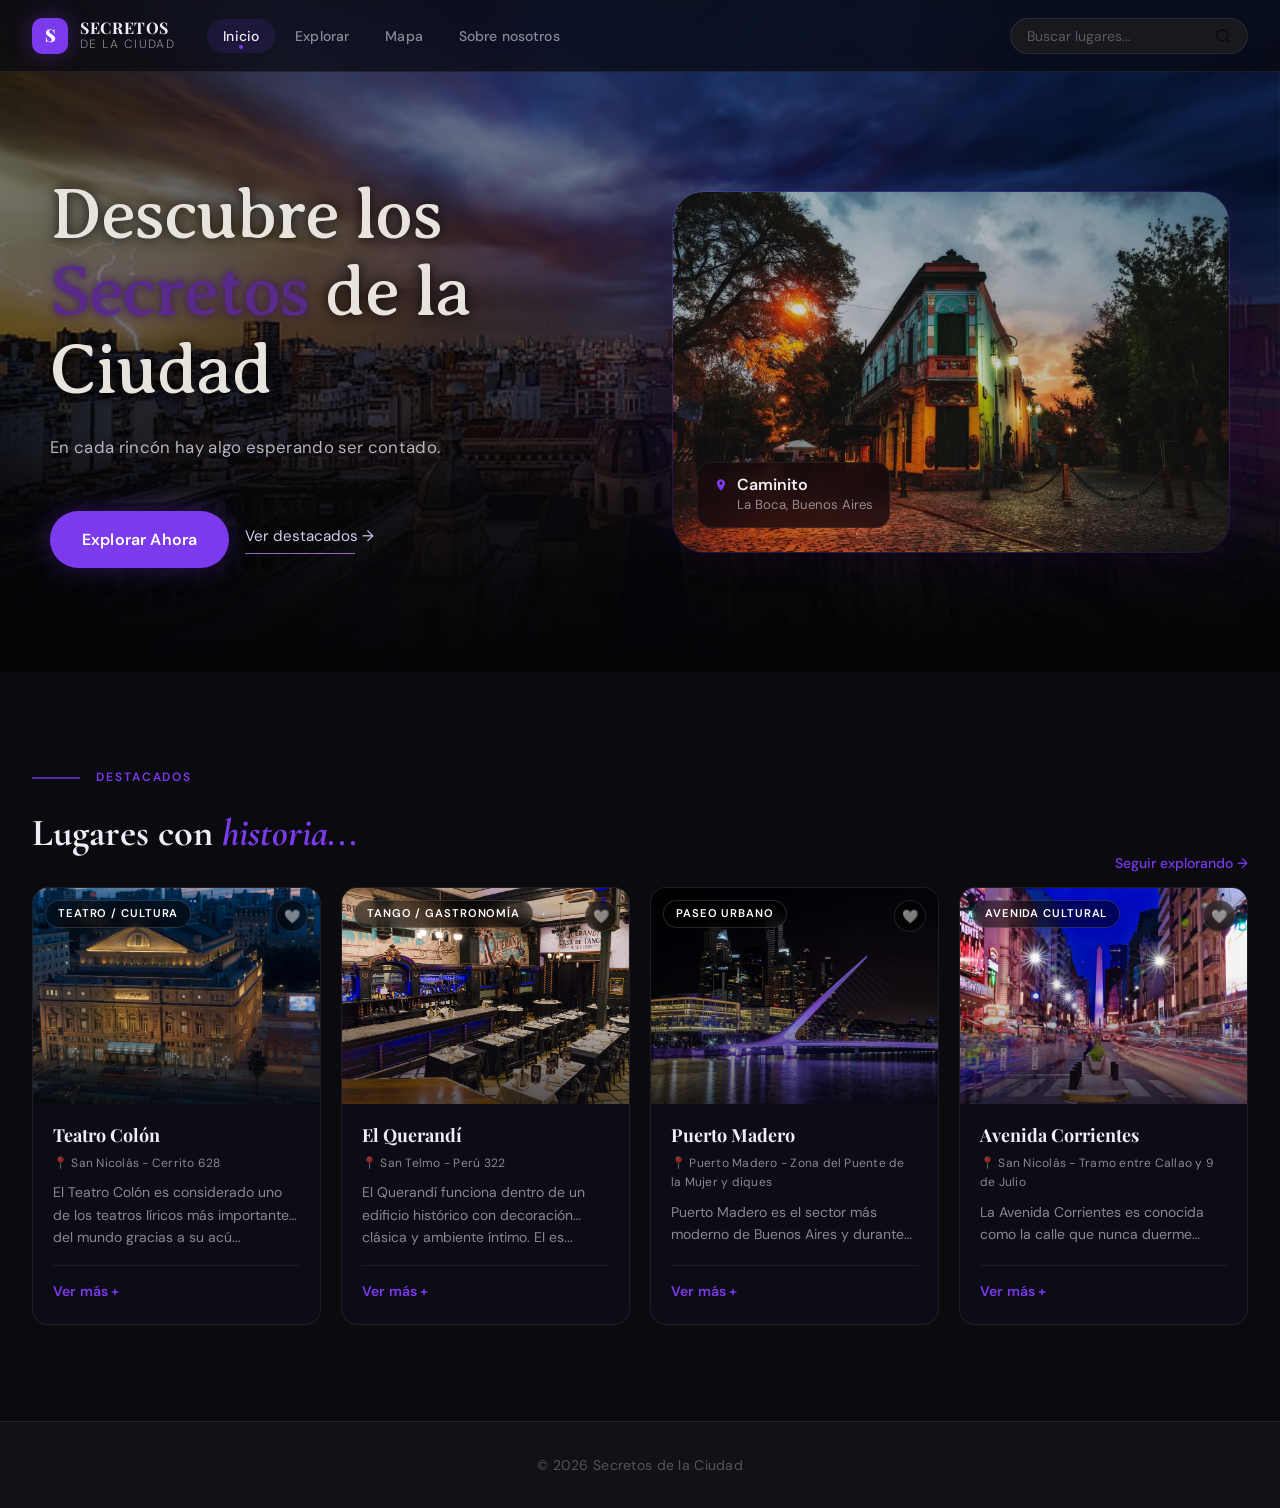
==== commit 44cad33c: "fix: improve accessibility across pages" ====
--- a/index.html
+++ b/index.html
@@ -3,7 +3,7 @@
 <head>
     <meta charset="UTF-8">
     <meta name="viewport" content="width=device-width, initial-scale=1.0">
-    <title>Lugares</title>
+    <title>Secretos de la Ciudad | Inicio</title>
     <link rel="stylesheet" href="./styles/global.css">
     <link rel="stylesheet" href="./styles/hero.css">
     <link rel="stylesheet" href="./styles/carousel.css">
@@ -27,8 +27,8 @@
     <nav class="main-nav" aria-label="Navegación principal">
       
       <ul class="main-nav__list">
-        <li><a href="#" class="main-nav__link main-nav__link--active" aria-current="page">Inicio</a></li>
-<li><a href="pages/places.html" class="main-nav__link">Explorar</a></li>
+        <li><a href="index.html" class="main-nav__link main-nav__link--active" aria-current="page">Inicio</a></li>
+        <li><a href="pages/places.html" class="main-nav__link">Explorar</a></li>
         <li><a href="pages/map.html" class="main-nav__link">Mapa</a></li>
         <li><a href="pages/about.html" class="main-nav__link">Sobre nosotros</a></li>
       </ul>
@@ -89,7 +89,7 @@
           <img
             class="hero__card-image"
             src="./assets/images/caminito.jpg"
-            alt="Calle nocturna en Buenos Aires">
+            alt="Vista nocturna de esquina emblemática de Caminito, La Boca, Buenos Aires">
           
           <figcaption class="hero__card-info">
             <svg class="hero__card-icon" xmlns="http://www.w3.org/2000/svg" viewBox="0 0 24 24" fill="currentColor" width="14" height="14" aria-hidden="true">
@@ -138,7 +138,13 @@
     
   </main>
   
- <div class="place-modal" id="placeModal">
+    <div
+      class="place-modal"
+      id="placeModal"
+      role="dialog"
+      aria-modal="true"
+      aria-hidden="true"
+    >
       <div class="place-modal__content" id="placeModalContent"></div>
     </div>
   <!-- ===== FOOTER ===== -->
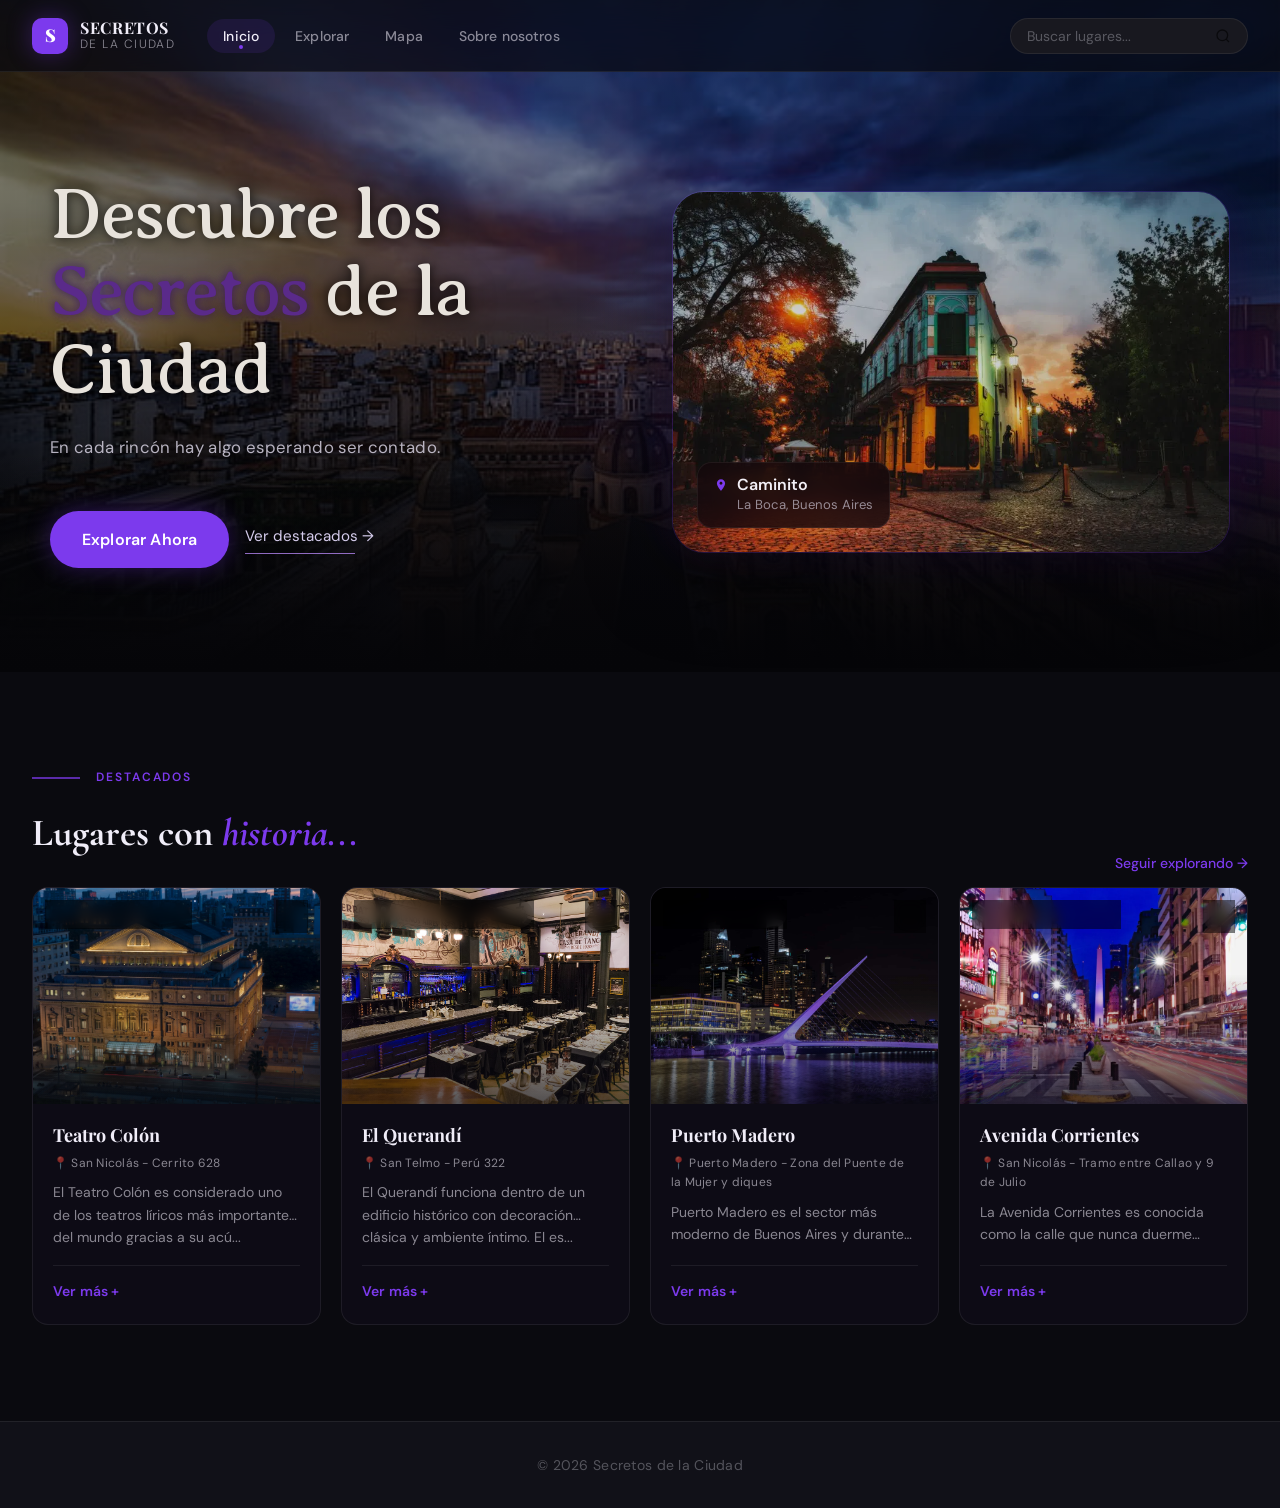
==== commit 981118be: "refactor: remove legacy stylesheet and reorganize styles" ====
--- a/index.html
+++ b/index.html
@@ -8,7 +8,6 @@
     <link rel="stylesheet" href="./styles/hero.css">
     <link rel="stylesheet" href="./styles/carousel.css">
     <link rel="stylesheet" href="./styles/modal.css">
-    <link rel="stylesheet" href="./styles/style.css">
     <link rel="icon" href="assets/favicon(2).svg" type="image/svg+xml">
 </head>
 <body>
--- a/styles/global.css
+++ b/styles/global.css
@@ -332,4 +332,161 @@
   font-size: var(--text-sm);
   color: var(--color-text-faint);
   letter-spacing: 0.02em;
+}
+
+/* ────────────────────────────────────────────────────────────
+   9. UTILIDADES GENERALES
+   ──────────────────────────────────────────────────────────── */
+
+/* Divisor con degradado */
+.divider {
+  border: none;
+  height: 1px;
+  background: linear-gradient(to right, transparent, var(--color-border), transparent);
+  margin: var(--space-16) 0;
+}
+
+/* Pill / tag genérico */
+.pill {
+  display: inline-flex;
+  align-items: center;
+  gap: var(--space-1);
+  padding: var(--space-1) var(--space-3);
+  border-radius: var(--radius-full);
+  font-size: var(--text-xs);
+  font-weight: 500;
+  background: var(--color-purple-soft);
+  color: var(--color-purple);
+  border: 1px solid rgba(124, 58, 237, 0.25);
+}
+
+/* Botón primario genérico */
+.btn-primary {
+  display: inline-flex;
+  align-items: center;
+  gap: var(--space-2);
+  padding: var(--space-3) var(--space-6);
+  border-radius: var(--radius-full);
+  background: var(--color-purple);
+  color: var(--color-white);
+  font-size: var(--text-sm);
+  font-weight: 600;
+  transition: background var(--transition-base), transform var(--transition-base), box-shadow var(--transition-base);
+  box-shadow: var(--shadow-purple);
+}
+.btn-primary:hover {
+  background: #8b44ff;
+  transform: translateY(-1px);
+  box-shadow: 0 0 28px rgba(124, 58, 237, 0.5);
+}
+
+/* Botón secundario genérico */
+.btn-secondary {
+  display: inline-flex;
+  align-items: center;
+  gap: var(--space-2);
+  padding: var(--space-3) var(--space-6);
+  border-radius: var(--radius-full);
+  background: transparent;
+  color: var(--color-text);
+  font-size: var(--text-sm);
+  font-weight: 600;
+  border: 1px solid var(--color-border);
+  transition: background var(--transition-base), border-color var(--transition-base);
+}
+.btn-secondary:hover {
+  background: var(--color-surface-2);
+  border-color: rgba(255, 255, 255, 0.18);
+}
+
+/* Sección genérica */
+.section {
+  padding-block: var(--space-24);
+}
+
+/* Page heading genérico para páginas interiores */
+.page-header {
+  padding-top: calc(var(--header-h) + var(--space-16));
+  padding-bottom: var(--space-12);
+  text-align: center;
+}
+.page-header__eyebrow {
+  font-size: var(--text-xs);
+  font-weight: 600;
+  letter-spacing: 0.16em;
+  text-transform: uppercase;
+  color: var(--color-purple);
+  margin-bottom: var(--space-3);
+}
+.page-header__title {
+  font-family: var(--font-display);
+  font-size: clamp(2rem, 5vw, 3.5rem);
+  font-weight: 900;
+  color: var(--color-text);
+  line-height: 1.1;
+}
+.page-header__title em {
+  font-style: italic;
+  color: var(--color-purple);
+}
+.page-header__desc {
+  margin-top: var(--space-4);
+  font-size: var(--text-lg);
+  color: var(--color-text-muted);
+  max-width: 560px;
+  margin-inline: auto;
+  line-height: 1.7;
+}
+
+/* ────────────────────────────────────────────────────────────
+   10. SCROLLBAR PERSONALIZADA
+   ──────────────────────────────────────────────────────────── */
+::-webkit-scrollbar        { width: 6px; }
+::-webkit-scrollbar-track  { background: var(--color-bg); }
+::-webkit-scrollbar-thumb  { background: rgba(124, 58, 237, 0.4); border-radius: 3px; }
+::-webkit-scrollbar-thumb:hover { background: var(--color-purple); }
+
+
+/* ────────────────────────────────────────────────────────────
+   MEDIA QUERIES (responsive)
+   ──────────────────────────────────────────────────────────── */
+@media (max-width: 768px) {
+  :root {
+    --header-h: 60px;
+  }
+
+  .site-header {
+    height: auto;
+    min-height: var(--header-h);
+    padding: 0.75rem 1rem;
+    gap: 0.75rem;
+  }
+
+  .brand__name {
+    display: none;
+  }
+
+  .main-nav {
+    overflow-x: auto;
+    scrollbar-width: none;
+  }
+
+  .main-nav::-webkit-scrollbar {
+    display: none;
+  }
+
+  .main-nav__list {
+    gap: 0;
+    min-width: max-content;
+  }
+
+  .main-nav__link {
+    padding: var(--space-2) var(--space-3);
+    font-size: var(--text-xs);
+    white-space: nowrap;
+  }
+
+  .site-search {
+    display: none;
+  }
 }
--- a/styles/hero.css
+++ b/styles/hero.css
@@ -290,4 +290,58 @@
 .hero__link:hover::after {
   transform: scaleX(1.05);
   opacity: 1;
-}+}
+
+/* ────────────────────────────────────────────────────────────
+   ANIMACIONES
+   ──────────────────────────────────────────────────────────── */
+@keyframes fadeInUp {
+  from { opacity: 0; transform: translateY(20px); }
+  to   { opacity: 1; transform: translateY(0); }
+}
+@keyframes fadeIn {
+  from { opacity: 0; }
+  to   { opacity: 1; }
+}
+
+/* Aplicación de animaciones */
+.hero__badge    { animation: fadeIn    0.6s ease both; }
+.hero__title    { animation: fadeInUp  0.7s ease 0.15s both; }
+.hero__description { animation: fadeInUp 0.7s ease 0.25s both; }
+.hero__actions  { animation: fadeInUp  0.7s ease 0.35s both; }
+
+/* ────────────────────────────────────────────────────────────
+   RESPONSIVE
+   ──────────────────────────────────────────────────────────── */
+@media (max-width: 768px) {
+  .hero {
+    min-height: auto;
+    padding: 8rem 1.25rem 4rem;
+  }
+
+  .hero__container {
+    grid-template-columns: 1fr;
+  }
+
+  .hero__content {
+    max-width: 34rem;
+  }
+
+  .hero__title {
+    font-size: clamp(2.8rem, 14vw, 4.2rem);
+    line-height: 0.95;
+  }
+
+  .hero__description {
+    max-width: 22rem;
+  }
+
+  .hero__actions {
+    flex-wrap: wrap;
+  }
+
+  .hero__visual {
+    display: none;
+  }
+}
+
--- a/styles/carousel.css
+++ b/styles/carousel.css
@@ -280,113 +280,37 @@
 .card__btn:hover { opacity: 0.75; }
 
 /* ────────────────────────────────────────────────────────────
-   9. UTILIDADES GENERALES
+   9. MEDIA QUERIES
    ──────────────────────────────────────────────────────────── */
-
-/* Divisor con degradado */
-.divider {
-  border: none;
-  height: 1px;
-  background: linear-gradient(to right, transparent, var(--color-border), transparent);
-  margin: var(--space-16) 0;
-}
-
-/* Pill / tag genérico */
-.pill {
-  display: inline-flex;
-  align-items: center;
-  gap: var(--space-1);
-  padding: var(--space-1) var(--space-3);
-  border-radius: var(--radius-full);
-  font-size: var(--text-xs);
-  font-weight: 500;
-  background: var(--color-purple-soft);
-  color: var(--color-purple);
-  border: 1px solid rgba(124, 58, 237, 0.25);
-}
-
-/* Botón primario genérico */
-.btn-primary {
-  display: inline-flex;
-  align-items: center;
-  gap: var(--space-2);
-  padding: var(--space-3) var(--space-6);
-  border-radius: var(--radius-full);
-  background: var(--color-purple);
-  color: var(--color-white);
-  font-size: var(--text-sm);
-  font-weight: 600;
-  transition: background var(--transition-base), transform var(--transition-base), box-shadow var(--transition-base);
-  box-shadow: var(--shadow-purple);
-}
-.btn-primary:hover {
-  background: #8b44ff;
-  transform: translateY(-1px);
-  box-shadow: 0 0 28px rgba(124, 58, 237, 0.5);
-}
-
-/* Botón secundario genérico */
-.btn-secondary {
-  display: inline-flex;
-  align-items: center;
-  gap: var(--space-2);
-  padding: var(--space-3) var(--space-6);
-  border-radius: var(--radius-full);
-  background: transparent;
-  color: var(--color-text);
-  font-size: var(--text-sm);
-  font-weight: 600;
-  border: 1px solid var(--color-border);
-  transition: background var(--transition-base), border-color var(--transition-base);
-}
-.btn-secondary:hover {
-  background: var(--color-surface-2);
-  border-color: rgba(255, 255, 255, 0.18);
-}
-
-/* Sección genérica */
-.section {
-  padding-block: var(--space-24);
-}
-
-/* Page heading genérico para páginas interiores */
-.page-header {
-  padding-top: calc(var(--header-h) + var(--space-16));
-  padding-bottom: var(--space-12);
-  text-align: center;
-}
-.page-header__eyebrow {
-  font-size: var(--text-xs);
-  font-weight: 600;
-  letter-spacing: 0.16em;
-  text-transform: uppercase;
-  color: var(--color-purple);
-  margin-bottom: var(--space-3);
-}
-.page-header__title {
-  font-family: var(--font-display);
-  font-size: clamp(2rem, 5vw, 3.5rem);
-  font-weight: 900;
-  color: var(--color-text);
-  line-height: 1.1;
-}
-.page-header__title em {
-  font-style: italic;
-  color: var(--color-purple);
-}
-.page-header__desc {
-  margin-top: var(--space-4);
-  font-size: var(--text-lg);
-  color: var(--color-text-muted);
-  max-width: 560px;
-  margin-inline: auto;
-  line-height: 1.7;
-}
-
-/* ────────────────────────────────────────────────────────────
-   10. SCROLLBAR PERSONALIZADA
-   ──────────────────────────────────────────────────────────── */
-::-webkit-scrollbar        { width: 6px; }
-::-webkit-scrollbar-track  { background: var(--color-bg); }
-::-webkit-scrollbar-thumb  { background: rgba(124, 58, 237, 0.4); border-radius: 3px; }
-::-webkit-scrollbar-thumb:hover { background: var(--color-purple); }
+@media (max-width: 1024px) {
+  .featured__grid {
+    grid-template-columns: repeat(2, 1fr);
+  }
+}
+
+@media (max-width: 768px) {
+  .featured__container,
+  .container {
+    padding-inline: var(--space-4);
+  }
+
+  .featured__heading {
+    flex-direction: column;
+    align-items: flex-start;
+  }
+
+  .featured__grid {
+    grid-template-columns: repeat(2, 1fr);
+    gap: var(--space-4);
+  }
+
+  .featured__carousel-btn {
+    display: none;
+  }
+}
+
+@media (max-width: 480px) {
+  .featured__grid {
+    grid-template-columns: 1fr;
+  }
+}
